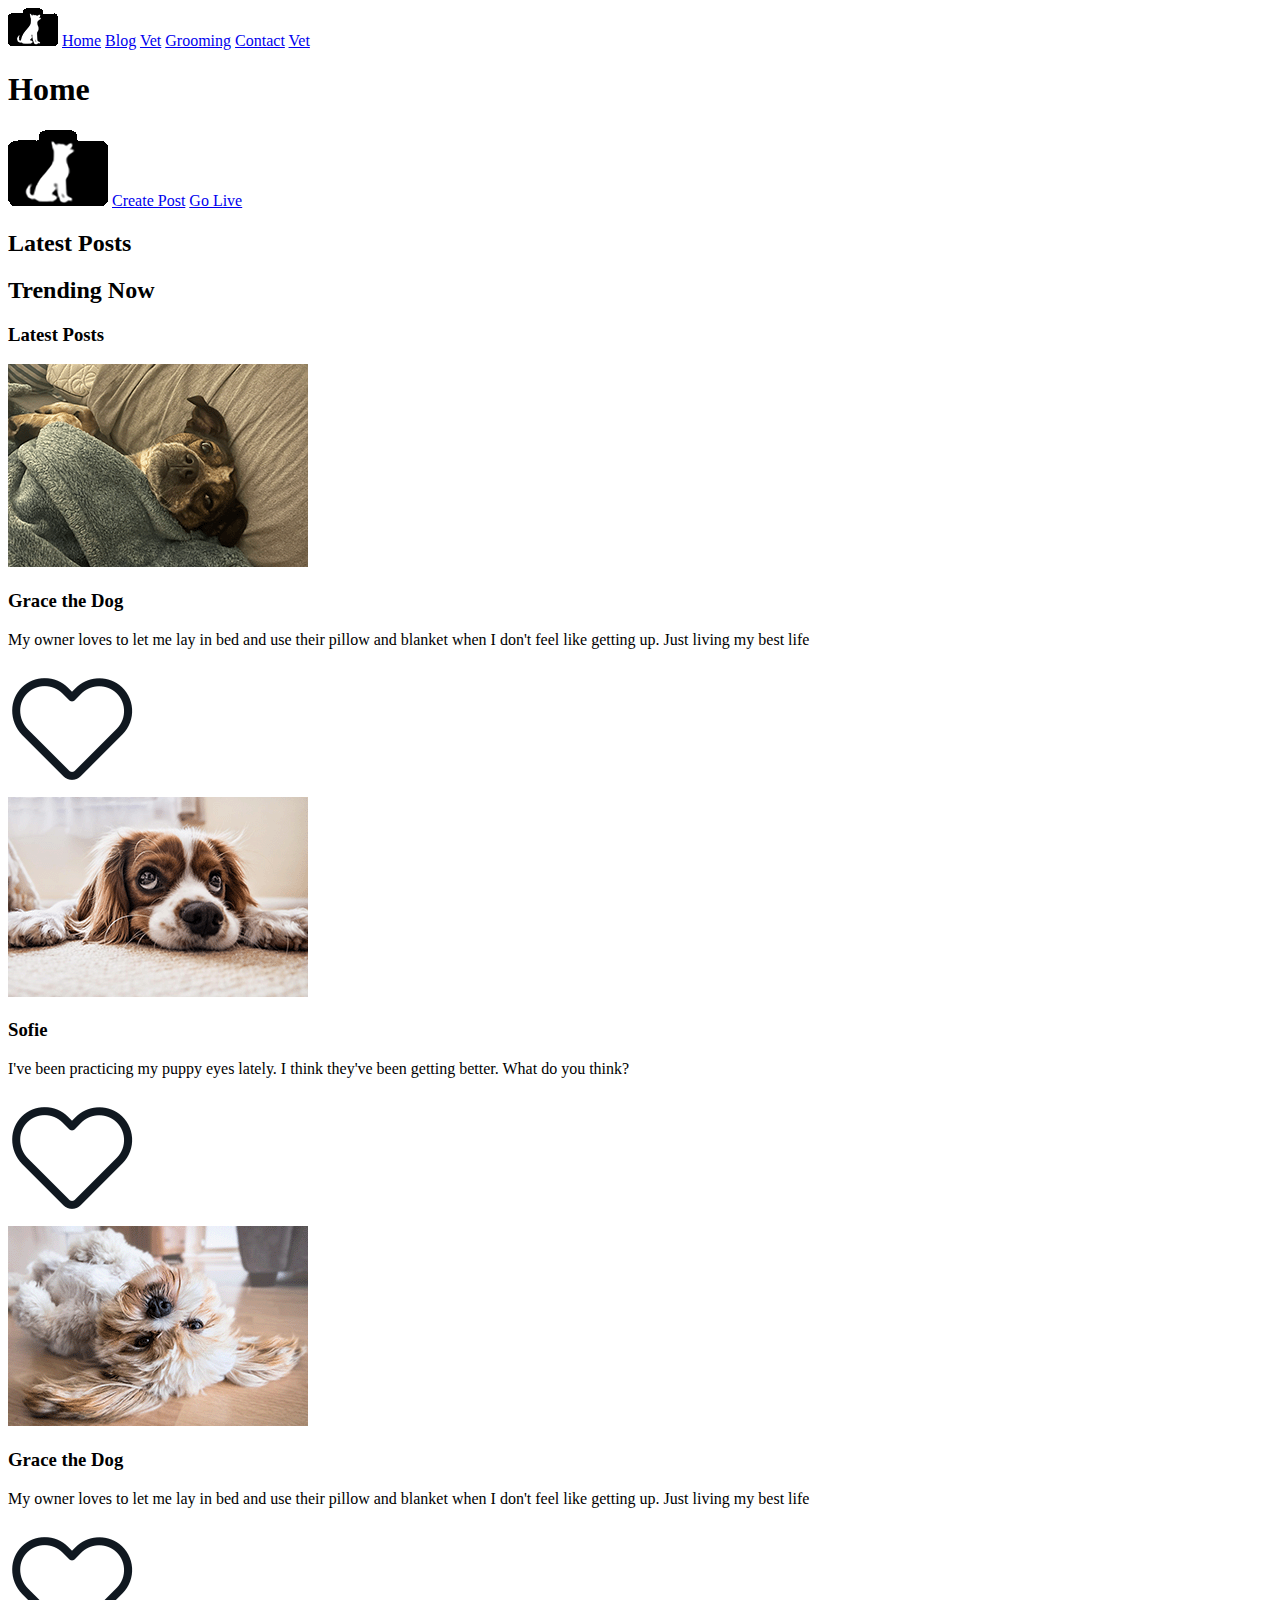
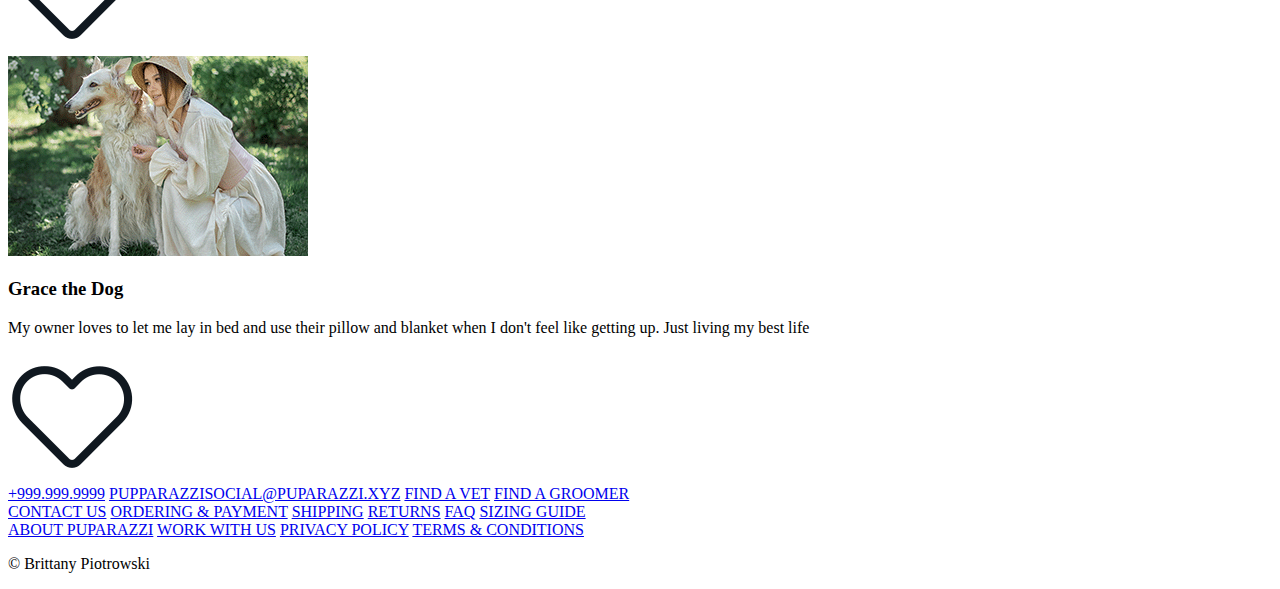
==== html/index.html @ cb39a543 "Fixed image sizing to ensure that the images are now sized properly for optimization. added footer a" ====
<!DOCTYPE html>
<html lang="en">
<head>
    <meta charset="UTF-8">
    <meta http-equiv="X-UA-Compatible" content="IE=edge">
    <meta name="viewport" content="width=device-width, initial-scale=1.0">
    <title>Puparazzi</title>
    <link rel="stylesheet" href="/css/main.css">
</head>
<body>
    <header>
        <nav>
            <a href="#"><img src="/icons/puparazziLogo_50px.png" alt="puparazzi logo"></a>
            <a href="#">Home</a>
            <a href="#">Blog</a>
            <a href="#">Vet</a>
            <a href="#">Grooming</a>
            <a href="#">Contact</a>
            <a href="#">Vet</a>
        </nav>
        <h1>Home</h1>
        <img src="/icons/puparazziLogo_100px.png" alt="puparazzi logo">
        <a href="#">Create Post</a>
        <a href="#">Go Live</a>
        <h2>Latest Posts</h2>
        <h2>Trending Now</h2>
    </header>

    <main>
        <div class="container">
            <article class="row">
                <h3>Latest Posts</h3>
                <section class="col">
                    <img src="/images/home1.png" alt="picture of a dog wrapped in a blanket">
                    <h3>Grace the Dog</h3>
                    <p>My owner loves to let me lay in bed and use their pillow and blanket when I don't feel like getting up. Just living my best life</p>
                    <img src="/icons/favorite.png" alt="like this image">
                </section>
                <section class="col">
                    <img src="/images/post1.png" alt="picture of a dog giving puppy eyes">
                    <h3>Sofie</h3>
                    <p>I've been practicing my puppy eyes lately. I think they've been getting better. What do you think?</p>
                    <img src="/icons/favorite.png" alt="like this image">
                </section>
                <section class="col">
                    <img src="/images/post2.png" alt="picture of a dog wrapped in a blanket">
                    <h3>Grace the Dog</h3>
                    <p>My owner loves to let me lay in bed and use their pillow and blanket when I don't feel like getting up. Just living my best life</p>
                    <img src="/icons/favorite.png" alt="like this image">
                </section>
                <section class="col">
                    <img src="/images/post3.png" alt="picture of a dog wrapped in a blanket">
                    <h3>Grace the Dog</h3>
                    <p>My owner loves to let me lay in bed and use their pillow and blanket when I don't feel like getting up. Just living my best life</p>
                    <img src="/icons/favorite.png" alt="like this image">
                </section>
            </article>
        </div>
    </main>

    <footer>
        <article class="col">
            <a href="#">+999.999.9999</a>
            <a href="#">PUPPARAZZISOCIAL@PUPARAZZI.XYZ</a>
            <a href="#">FIND A VET</a>
            <a href="#">FIND A GROOMER</a>
        </article>
        <article class="col">
            <a href="#">CONTACT US</a>
            <a href="#">ORDERING & PAYMENT</a>
            <a href="#">SHIPPING</a>
            <a href="#">RETURNS</a>
            <a href="#">FAQ</a>
            <a href="#">SIZING GUIDE</a>
        </article>
        <article class="col">
            <a href="#">ABOUT PUPARAZZI</a>
            <a href="#">WORK WITH US</a>
            <a href="#">PRIVACY POLICY</a>
            <a href="#">TERMS & CONDITIONS</a>
        </article>
        <p>&copy; Brittany Piotrowski</p>
    </footer>
</body>
</html>
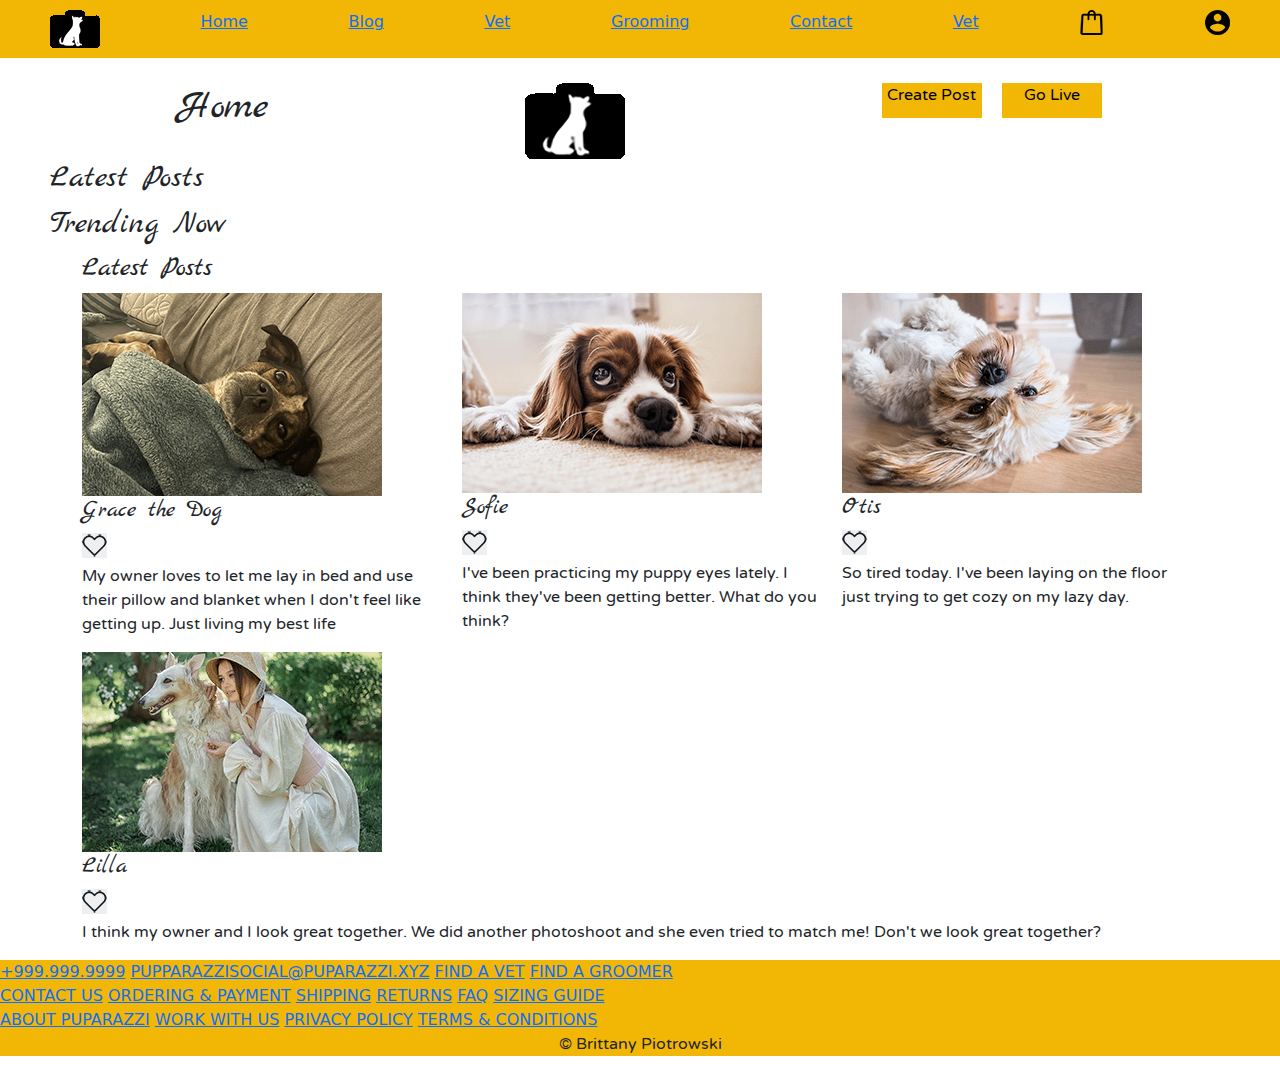
==== commit 56305415: "Added basic css to the home page. fixing issues with footer and spacing within the entire page. Foot" ====
--- a/html/index.html
+++ b/html/index.html
@@ -6,6 +6,8 @@
     <meta name="viewport" content="width=device-width, initial-scale=1.0">
     <title>Puparazzi</title>
     <link rel="stylesheet" href="/css/main.css">
+    <link rel="stylesheet" href="/css/bootstrap-grid.css">
+    <link rel="stylesheet" href="/css/bootstrap.css">
 </head>
 <body>
     <header>
@@ -17,44 +19,53 @@
             <a href="#">Grooming</a>
             <a href="#">Contact</a>
             <a href="#">Vet</a>
+            <a href="#" class="right"><img src="/icons/shop.png" alt="my cart"></a>
+            <a href="#" class="right"><img src="/icons/account.png" alt="account"></a>
         </nav>
-        <h1>Home</h1>
-        <img src="/icons/puparazziLogo_100px.png" alt="puparazzi logo">
-        <a href="#">Create Post</a>
-        <a href="#">Go Live</a>
-        <h2>Latest Posts</h2>
-        <h2>Trending Now</h2>
     </header>
 
     <main>
+        <div class="heading">
+            <h1>Home</h1>
+            <img class="logo" src="/icons/puparazziLogo_100px.png" alt="puparazzi logo">
+            <div class="buttons">
+                <a class="create-post" href="#">Create Post</a>
+                <a class="go-live" href="#">Go Live</a>
+            </div>
+            
+        </div>
+        <!-- <a href="#">Go Live</a> -->
+        <h2>Latest Posts</h2>
+        <h2>Trending Now</h2>
         <div class="container">
             <article class="row">
                 <h3>Latest Posts</h3>
                 <section class="col">
                     <img src="/images/home1.png" alt="picture of a dog wrapped in a blanket">
-                    <h3>Grace the Dog</h3>
-                    <p>My owner loves to let me lay in bed and use their pillow and blanket when I don't feel like getting up. Just living my best life</p>
-                    <img src="/icons/favorite.png" alt="like this image">
+                    <h4>Grace the Dog</h4>
+                    <button class="like"></button>
+                    <p>My owner loves to let me lay in bed and use their pillow and blanket when I don't feel like getting up. Just living my best life</p>    
                 </section>
                 <section class="col">
                     <img src="/images/post1.png" alt="picture of a dog giving puppy eyes">
-                    <h3>Sofie</h3>
+                    <h4>Sofie</h4>
+                    <button class="like"></button>
                     <p>I've been practicing my puppy eyes lately. I think they've been getting better. What do you think?</p>
-                    <img src="/icons/favorite.png" alt="like this image">
                 </section>
                 <section class="col">
-                    <img src="/images/post2.png" alt="picture of a dog wrapped in a blanket">
-                    <h3>Grace the Dog</h3>
-                    <p>My owner loves to let me lay in bed and use their pillow and blanket when I don't feel like getting up. Just living my best life</p>
-                    <img src="/icons/favorite.png" alt="like this image">
+                    <img src="/images/post2.png" alt="picture of a dog on its back">
+                    <h4>Otis</h4>
+                    <button class="like"></button>
+                    <p>So tired today. I've been laying on the floor just trying to get cozy on my lazy day.</p>
                 </section>
                 <section class="col">
-                    <img src="/images/post3.png" alt="picture of a dog wrapped in a blanket">
-                    <h3>Grace the Dog</h3>
-                    <p>My owner loves to let me lay in bed and use their pillow and blanket when I don't feel like getting up. Just living my best life</p>
-                    <img src="/icons/favorite.png" alt="like this image">
+                    <img src="/images/post3.png" alt="picture of a dog next to a woman">
+                    <h4>Lilla</h4>
+                    <button class="like"></button>
+                    <p>I think my owner and I look great together. We did another photoshoot and she even tried to match me! Don't we look great together?</p>
                 </section>
             </article>
+            
         </div>
     </main>
 
@@ -79,7 +90,7 @@
             <a href="#">PRIVACY POLICY</a>
             <a href="#">TERMS & CONDITIONS</a>
         </article>
-        <p>&copy; Brittany Piotrowski</p>
+        <p class="copyright">&copy; Brittany Piotrowski</p>
     </footer>
 </body>
 </html>--- a/css/main.css
+++ b/css/main.css
@@ -0,0 +1,100 @@
+/* Main.css is used for manual css entries */
+
+/* typography */
+@import url('https://fonts.googleapis.com/css2?family=Marck+Script&display=swap');
+@import url('https://fonts.googleapis.com/css2?family=Varela+Round&display=swap');
+
+
+/* colors */
+:root {
+    --dark-yellow: #F28705;
+    --medium-yellow: #F29F05;
+    --light-yellow: #F2B705;
+    --dark-blue: #0378A6;
+    --medium-blue: #0486BF;
+    --light-blue: #049DBF;
+    
+
+    --heading-text: 'Marck Script', cursive;
+    --paragraph-text: 'Varela Round', sans-serif;
+}
+
+header {
+    background-color: #F2B705;
+    padding: 10px 50px;
+    margin-bottom: 25px;
+}
+
+nav {
+    display: flex;
+    flex-wrap: wrap;
+    padding-left: 0;
+    margin-bottom: 0;
+    justify-content: space-between;
+}
+
+main {
+    padding-left: 50px;
+    padding-right: 50px;
+}
+
+.heading {
+    display: flex;
+    justify-content: space-around;
+}
+
+.logo {
+    align-items: right;
+}
+
+.buttons {
+    display: flex;
+    justify-content: space-around;
+}
+
+.create-post{
+    margin-right: 10px;
+}
+
+.go-live{
+    margin-left: 10px;
+}
+
+.go-live, .create-post{
+    background-color: var(--light-yellow);
+    width: 100px;
+    height: 35px;
+    text-decoration: none;
+    color: #000;
+    text-align: center;
+    font-family: var(--paragraph-text);
+}
+
+h1, h2, h3, h4{
+    font-family: var(--heading-text);
+}
+
+p {
+    font-family: var(--paragraph-text);
+}
+
+.like {
+    font: 0;
+    background-image: url(/icons/favorite.png);
+    background-repeat: no-repeat;
+    height: 25px;
+    width: 25px;
+    border: none;    
+}
+.like:hover {
+    background-image: url(/icons/favorited.png);
+}
+
+
+footer {
+    background-color: var(--light-yellow);
+}
+
+.copyright {
+    text-align: center;
+}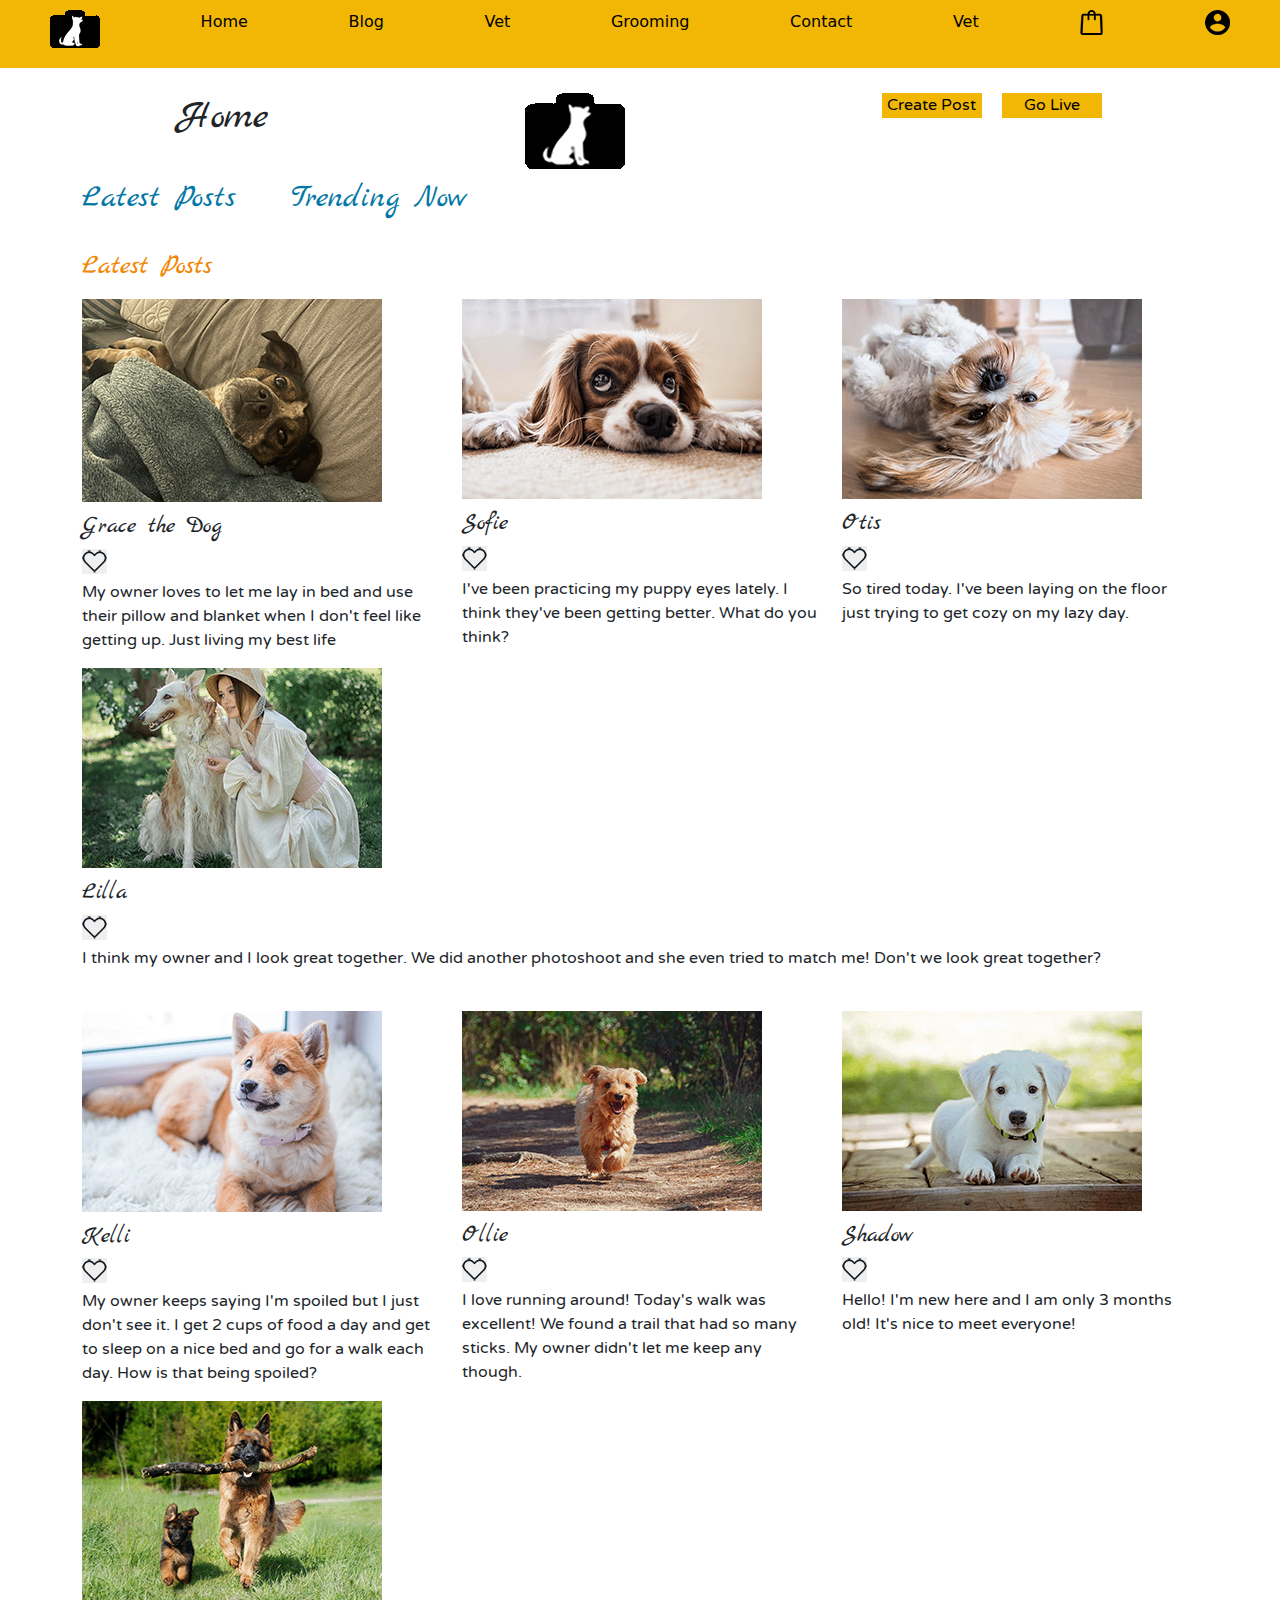
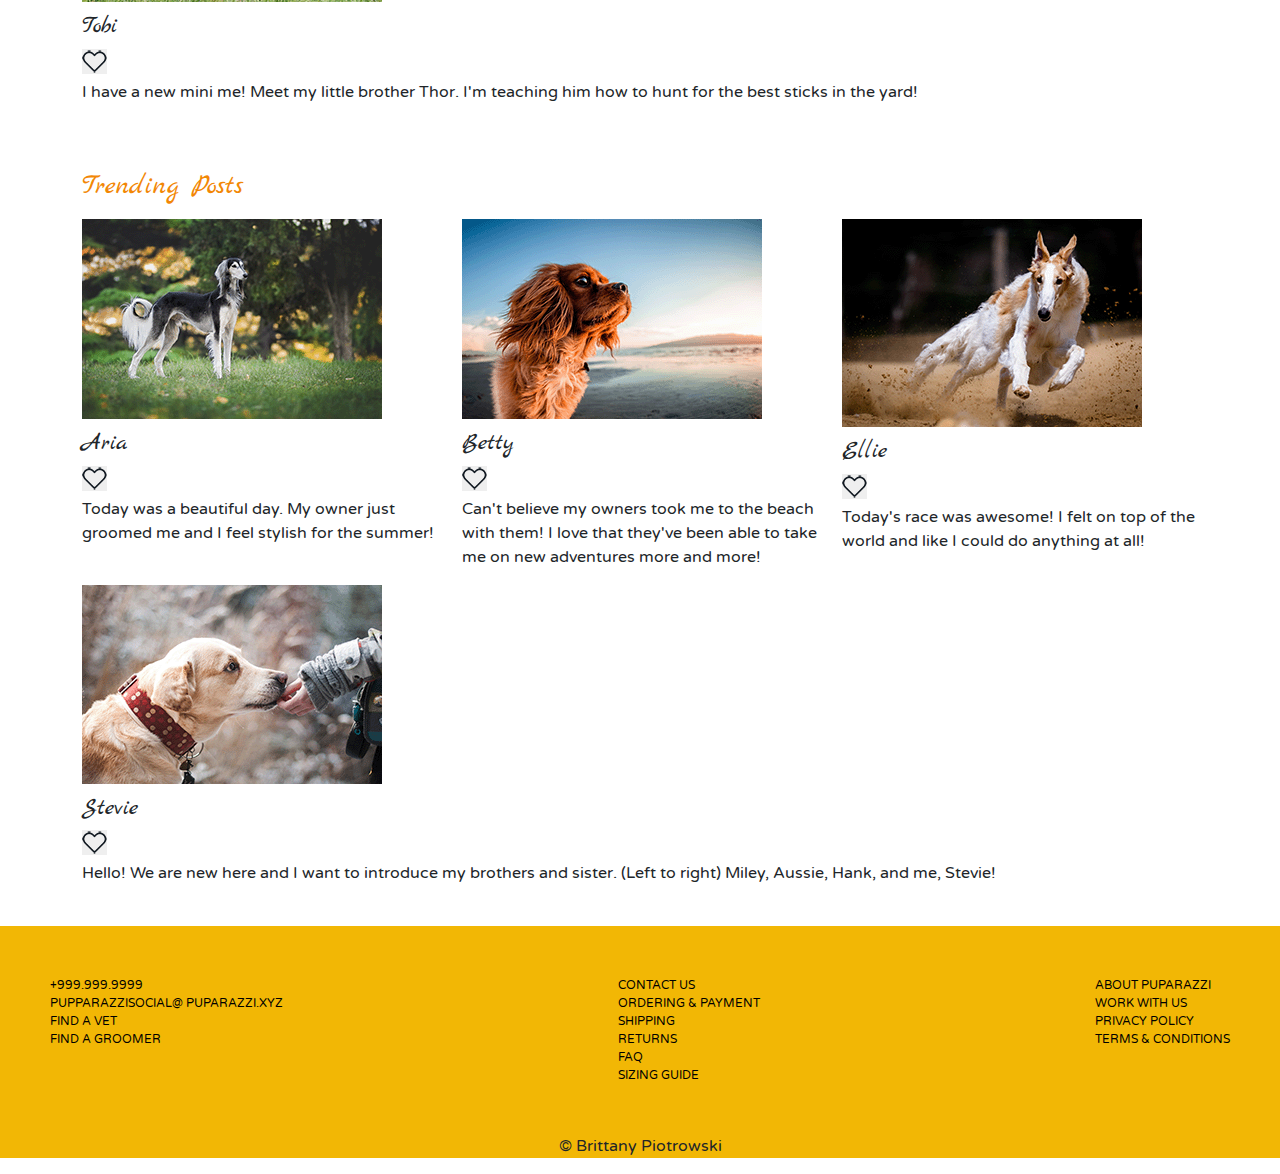
==== commit 1898d15b: "Home page is working as expected. Now needing to create all other pages now that footer and header a" ====
--- a/html/index.html
+++ b/html/index.html
@@ -35,9 +35,10 @@
             
         </div>
         <!-- <a href="#">Go Live</a> -->
-        <h2>Latest Posts</h2>
-        <h2>Trending Now</h2>
+        
         <div class="container">
+            <h2 id="section-link">Latest Posts</h2>
+            <a href="#trending"><h2 id="section-link">Trending Now</h2></a>
             <article class="row">
                 <h3>Latest Posts</h3>
                 <section class="col">
@@ -65,31 +66,87 @@
                     <p>I think my owner and I look great together. We did another photoshoot and she even tried to match me! Don't we look great together?</p>
                 </section>
             </article>
-            
+            <article class="row">
+                <section class="col">
+                    <img src="/images/post4.png" alt="picture of a dog wrapped in a blanket">
+                    <h4>Kelli</h4>
+                    <button class="like"></button>
+                    <p>My owner keeps saying I'm spoiled but I just don't see it. I get 2 cups of food a day and get to sleep on a nice bed and go for a walk each day. How is that being spoiled?</p>    
+                </section>
+                <section class="col">
+                    <img src="/images/post5.png" alt="picture of a dog giving puppy eyes">
+                    <h4>Ollie</h4>
+                    <button class="like"></button>
+                    <p>I love running around! Today's walk was excellent! We found a trail that had so many sticks. My owner didn't let me keep any though.</p>
+                </section>
+                <section class="col">
+                    <img src="/images/post6.png" alt="picture of a dog on its back">
+                    <h4>Shadow</h4>
+                    <button class="like"></button>
+                    <p>Hello! I'm new here and I am only 3 months old! It's nice to meet everyone! </p>
+                </section>
+                <section class="col">
+                    <img src="/images/post7.png" alt="picture of a dog next to a woman">
+                    <h4>Tobi</h4>
+                    <button class="like"></button>
+                    <p>I have a new mini me! Meet my little brother Thor. I'm teaching him how to hunt for the best sticks in the yard!</p>
+                </section>
+            </article>
+            <article class="row">
+                <h3 id="trending">Trending Posts</h3>
+                <section class="col">
+                    <img src="/images/post8.png" alt="picture of a dog wrapped in a blanket">
+                    <h4>Aria</h4>
+                    <button class="like"></button>
+                    <p>Today was a beautiful day. My owner just groomed me and I feel stylish for the summer!</p>    
+                </section>
+                <section class="col">
+                    <img src="/images/post9.png" alt="picture of a dog giving puppy eyes">
+                    <h4>Betty</h4>
+                    <button class="like"></button>
+                    <p>Can't believe my owners took me to the beach with them! I love that they've been able to take me on new adventures more and more!</p>
+                </section>
+                <section class="col">
+                    <img src="/images/post10.png" alt="picture of a dog on its back">
+                    <h4>Ellie</h4>
+                    <button class="like"></button>
+                    <p>Today's race was awesome! I felt on top of the world and like I could do anything at all! </p>
+                </section>
+                <section class="col">
+                    <img src="/images/post11.png" alt="picture of a dog next to a woman">
+                    <h4>Stevie</h4>
+                    <button class="like"></button>
+                    <p>Hello! We are new here and I want to introduce my brothers and sister. (Left to right) Miley, Aussie, Hank, and me, Stevie!</p>
+                </section>
+            </article>
         </div>
     </main>
 
     <footer>
-        <article class="col">
-            <a href="#">+999.999.9999</a>
-            <a href="#">PUPPARAZZISOCIAL@PUPARAZZI.XYZ</a>
-            <a href="#">FIND A VET</a>
-            <a href="#">FIND A GROOMER</a>
-        </article>
-        <article class="col">
-            <a href="#">CONTACT US</a>
-            <a href="#">ORDERING & PAYMENT</a>
-            <a href="#">SHIPPING</a>
-            <a href="#">RETURNS</a>
-            <a href="#">FAQ</a>
-            <a href="#">SIZING GUIDE</a>
-        </article>
-        <article class="col">
-            <a href="#">ABOUT PUPARAZZI</a>
-            <a href="#">WORK WITH US</a>
-            <a href="#">PRIVACY POLICY</a>
-            <a href="#">TERMS & CONDITIONS</a>
-        </article>
+        <div class="footer">
+            <article class="footer-row">
+                <section class="footer-col">
+                    <a href="#">+999.999.9999</a>
+                    <a href="#">PUPPARAZZISOCIAL@ PUPARAZZI.XYZ</a>
+                    <a href="#">FIND A VET</a>
+                    <a href="#">FIND A GROOMER</a>
+                </section>
+                <section class="footer-col">
+                    <a href="#">CONTACT US</a>
+                    <a href="#">ORDERING & PAYMENT</a>
+                    <a href="#">SHIPPING</a>
+                    <a href="#">RETURNS</a>
+                    <a href="#">FAQ</a>
+                    <a href="#">SIZING GUIDE</a>
+                </section>
+                <section class="footer-col">
+                    <a href="#">ABOUT PUPARAZZI</a>
+                    <a href="#">WORK WITH US</a>
+                    <a href="#">PRIVACY POLICY</a>
+                    <a href="#">TERMS & CONDITIONS</a>
+                </section>
+            </article>
+        </div>
         <p class="copyright">&copy; Brittany Piotrowski</p>
     </footer>
 </body>
--- a/css/main.css
+++ b/css/main.css
@@ -20,9 +20,18 @@
 }
 
 header {
-    background-color: #F2B705;
+    background-color: var(--light-yellow);
     padding: 10px 50px;
     margin-bottom: 25px;
+}
+
+header a {
+    text-decoration: none;
+    color: #000;
+}
+
+header a:hover{
+    color: var(--dark-blue);
 }
 
 nav {
@@ -63,11 +72,21 @@
 .go-live, .create-post{
     background-color: var(--light-yellow);
     width: 100px;
-    height: 35px;
+    height: 25px;
     text-decoration: none;
     color: #000;
     text-align: center;
     font-family: var(--paragraph-text);
+}
+
+#section-link {
+    display: inline-block;
+    padding-right: 50px;
+    color: var(--dark-blue);
+}
+#section-link:hover {
+    color: var(--dark-yellow);
+    cursor: pointer;
 }
 
 h1, h2, h3, h4{
@@ -76,6 +95,20 @@
 
 p {
     font-family: var(--paragraph-text);
+}
+
+img {
+    margin-bottom: 10px;
+}
+
+.container .row {
+    margin-bottom: 25px;
+}
+
+article h3{
+    padding-top: 25px;
+    margin-bottom: 15px;
+    color: var(--dark-yellow);
 }
 
 .like {
@@ -95,6 +128,31 @@
     background-color: var(--light-yellow);
 }
 
+.footer {
+    padding: 50px;
+}
+
+.footer-row  {
+    display: flex;
+    justify-content: space-between;
+    
+}
+.footer-col {
+    display: flex;
+    flex-direction: column;
+}
+
+.footer-col a{
+    text-decoration: none;
+    color:#000;
+    font-family: var(--paragraph-text);
+    font-size: 12px;
+}
+
+.footer-col a:hover{
+    color: var(--dark-blue);
+}
+
 .copyright {
     text-align: center;
 }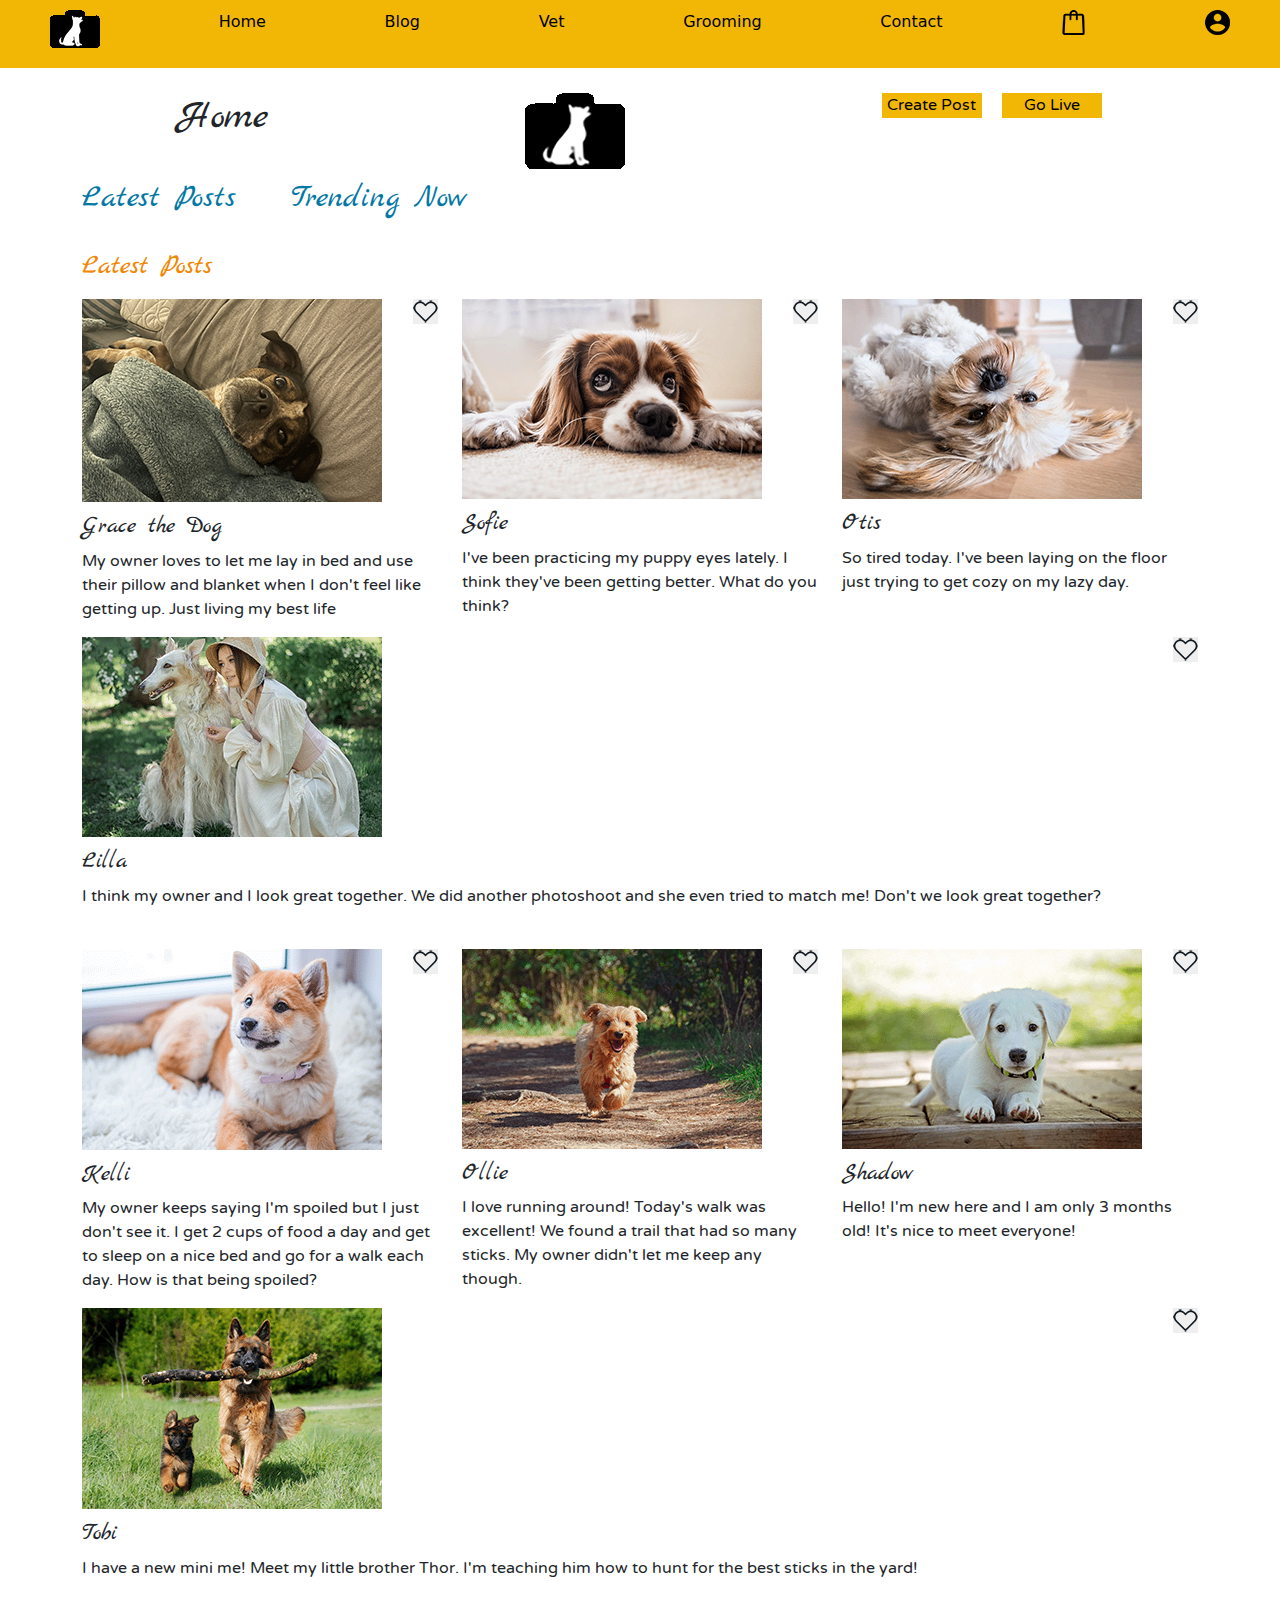
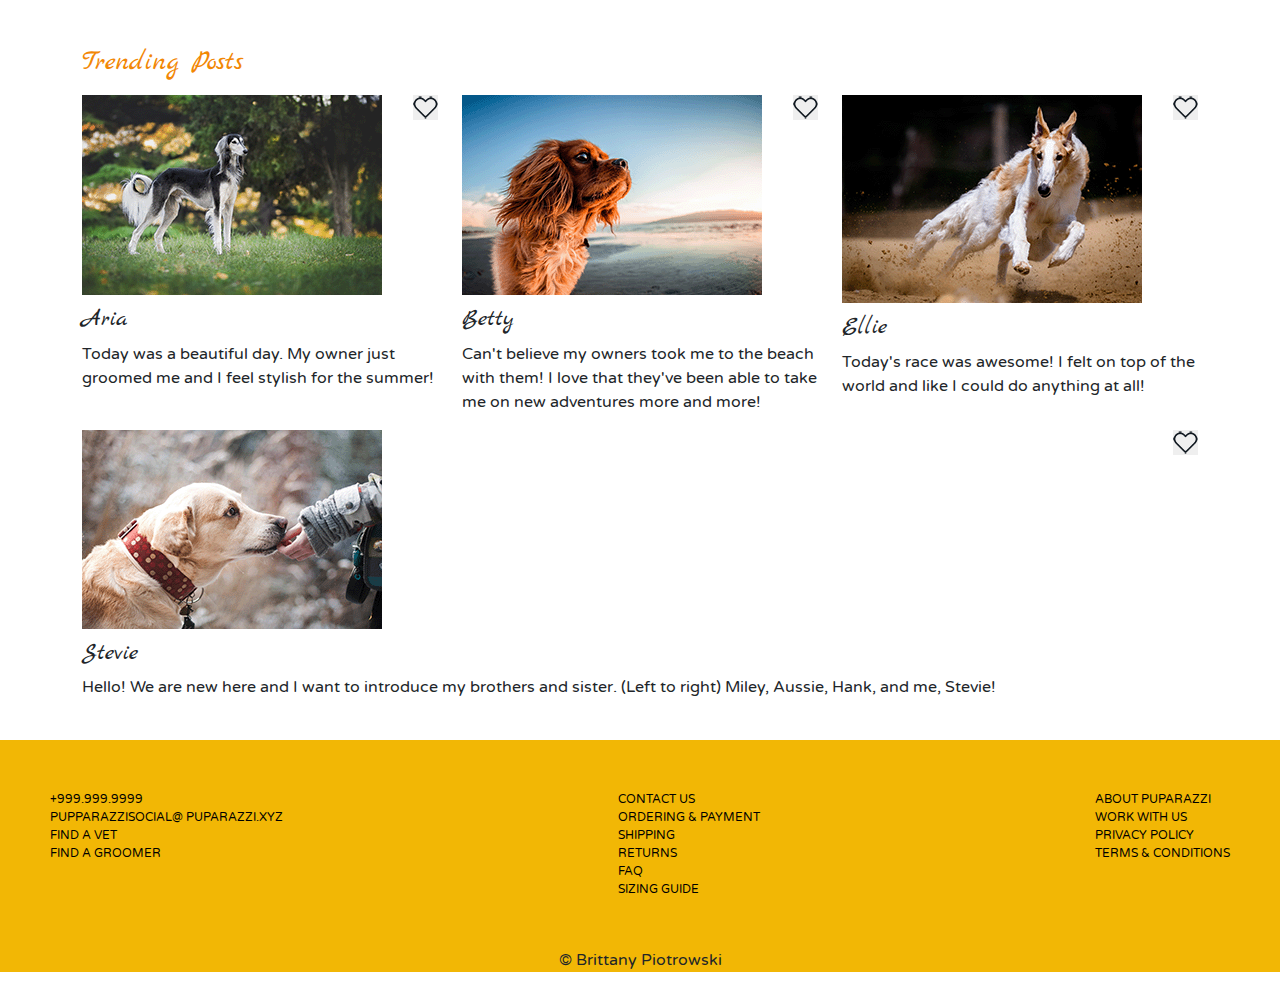
==== commit af2e7f79: "Added navigation pages and changed the links to match. Each page now has the footer and navigation, " ====
--- a/html/index.html
+++ b/html/index.html
@@ -13,14 +13,13 @@
     <header>
         <nav>
             <a href="#"><img src="/icons/puparazziLogo_50px.png" alt="puparazzi logo"></a>
-            <a href="#">Home</a>
-            <a href="#">Blog</a>
-            <a href="#">Vet</a>
-            <a href="#">Grooming</a>
-            <a href="#">Contact</a>
-            <a href="#">Vet</a>
-            <a href="#" class="right"><img src="/icons/shop.png" alt="my cart"></a>
-            <a href="#" class="right"><img src="/icons/account.png" alt="account"></a>
+            <a href="index.html">Home</a>
+            <a href="blog.html">Blog</a>
+            <a href="vet.html">Vet</a>
+            <a href="groom.html">Grooming</a>
+            <a href="contact.html">Contact</a>
+            <a href="cart.html"><img src="/icons/shop.png" alt="my cart"></a>
+            <a href="account.html"><img src="/icons/account.png" alt="account"></a>
         </nav>
     </header>
 
@@ -29,12 +28,10 @@
             <h1>Home</h1>
             <img class="logo" src="/icons/puparazziLogo_100px.png" alt="puparazzi logo">
             <div class="buttons">
-                <a class="create-post" href="#">Create Post</a>
+                <a class="create-post" href="createpost.html">Create Post</a>
                 <a class="go-live" href="#">Go Live</a>
             </div>
-            
         </div>
-        <!-- <a href="#">Go Live</a> -->
         
         <div class="container">
             <h2 id="section-link">Latest Posts</h2>
@@ -43,52 +40,52 @@
                 <h3>Latest Posts</h3>
                 <section class="col">
                     <img src="/images/home1.png" alt="picture of a dog wrapped in a blanket">
+                    <button class="like"></button>
                     <h4>Grace the Dog</h4>
-                    <button class="like"></button>
                     <p>My owner loves to let me lay in bed and use their pillow and blanket when I don't feel like getting up. Just living my best life</p>    
                 </section>
                 <section class="col">
                     <img src="/images/post1.png" alt="picture of a dog giving puppy eyes">
+                    <button class="like"></button>
                     <h4>Sofie</h4>
-                    <button class="like"></button>
                     <p>I've been practicing my puppy eyes lately. I think they've been getting better. What do you think?</p>
                 </section>
                 <section class="col">
                     <img src="/images/post2.png" alt="picture of a dog on its back">
+                    <button class="like"></button>
                     <h4>Otis</h4>
-                    <button class="like"></button>
                     <p>So tired today. I've been laying on the floor just trying to get cozy on my lazy day.</p>
                 </section>
                 <section class="col">
                     <img src="/images/post3.png" alt="picture of a dog next to a woman">
+                    <button class="like"></button>
                     <h4>Lilla</h4>
-                    <button class="like"></button>
                     <p>I think my owner and I look great together. We did another photoshoot and she even tried to match me! Don't we look great together?</p>
                 </section>
             </article>
             <article class="row">
                 <section class="col">
                     <img src="/images/post4.png" alt="picture of a dog wrapped in a blanket">
+                    <button class="like"></button>
                     <h4>Kelli</h4>
-                    <button class="like"></button>
                     <p>My owner keeps saying I'm spoiled but I just don't see it. I get 2 cups of food a day and get to sleep on a nice bed and go for a walk each day. How is that being spoiled?</p>    
                 </section>
                 <section class="col">
-                    <img src="/images/post5.png" alt="picture of a dog giving puppy eyes">
+                    <img src="/images/post5.png" alt="picture of a dog giving puppy eyes">                    
+                    <button class="like"></button>
                     <h4>Ollie</h4>
-                    <button class="like"></button>
                     <p>I love running around! Today's walk was excellent! We found a trail that had so many sticks. My owner didn't let me keep any though.</p>
                 </section>
                 <section class="col">
                     <img src="/images/post6.png" alt="picture of a dog on its back">
+                    <button class="like"></button>
                     <h4>Shadow</h4>
-                    <button class="like"></button>
                     <p>Hello! I'm new here and I am only 3 months old! It's nice to meet everyone! </p>
                 </section>
                 <section class="col">
                     <img src="/images/post7.png" alt="picture of a dog next to a woman">
+                    <button class="like"></button>
                     <h4>Tobi</h4>
-                    <button class="like"></button>
                     <p>I have a new mini me! Meet my little brother Thor. I'm teaching him how to hunt for the best sticks in the yard!</p>
                 </section>
             </article>
@@ -96,26 +93,26 @@
                 <h3 id="trending">Trending Posts</h3>
                 <section class="col">
                     <img src="/images/post8.png" alt="picture of a dog wrapped in a blanket">
+                    <button class="like"></button>
                     <h4>Aria</h4>
-                    <button class="like"></button>
                     <p>Today was a beautiful day. My owner just groomed me and I feel stylish for the summer!</p>    
                 </section>
                 <section class="col">
                     <img src="/images/post9.png" alt="picture of a dog giving puppy eyes">
+                    <button class="like"></button>
                     <h4>Betty</h4>
-                    <button class="like"></button>
                     <p>Can't believe my owners took me to the beach with them! I love that they've been able to take me on new adventures more and more!</p>
                 </section>
                 <section class="col">
                     <img src="/images/post10.png" alt="picture of a dog on its back">
+                    <button class="like"></button>
                     <h4>Ellie</h4>
-                    <button class="like"></button>
                     <p>Today's race was awesome! I felt on top of the world and like I could do anything at all! </p>
                 </section>
                 <section class="col">
                     <img src="/images/post11.png" alt="picture of a dog next to a woman">
+                    <button class="like"></button>
                     <h4>Stevie</h4>
-                    <button class="like"></button>
                     <p>Hello! We are new here and I want to introduce my brothers and sister. (Left to right) Miley, Aussie, Hank, and me, Stevie!</p>
                 </section>
             </article>
--- a/css/main.css
+++ b/css/main.css
@@ -111,14 +111,17 @@
     color: var(--dark-yellow);
 }
 
+
 .like {
     font: 0;
     background-image: url(/icons/favorite.png);
     background-repeat: no-repeat;
     height: 25px;
     width: 25px;
-    border: none;    
+    border: none;
+    float: right;
 }
+
 .like:hover {
     background-image: url(/icons/favorited.png);
 }
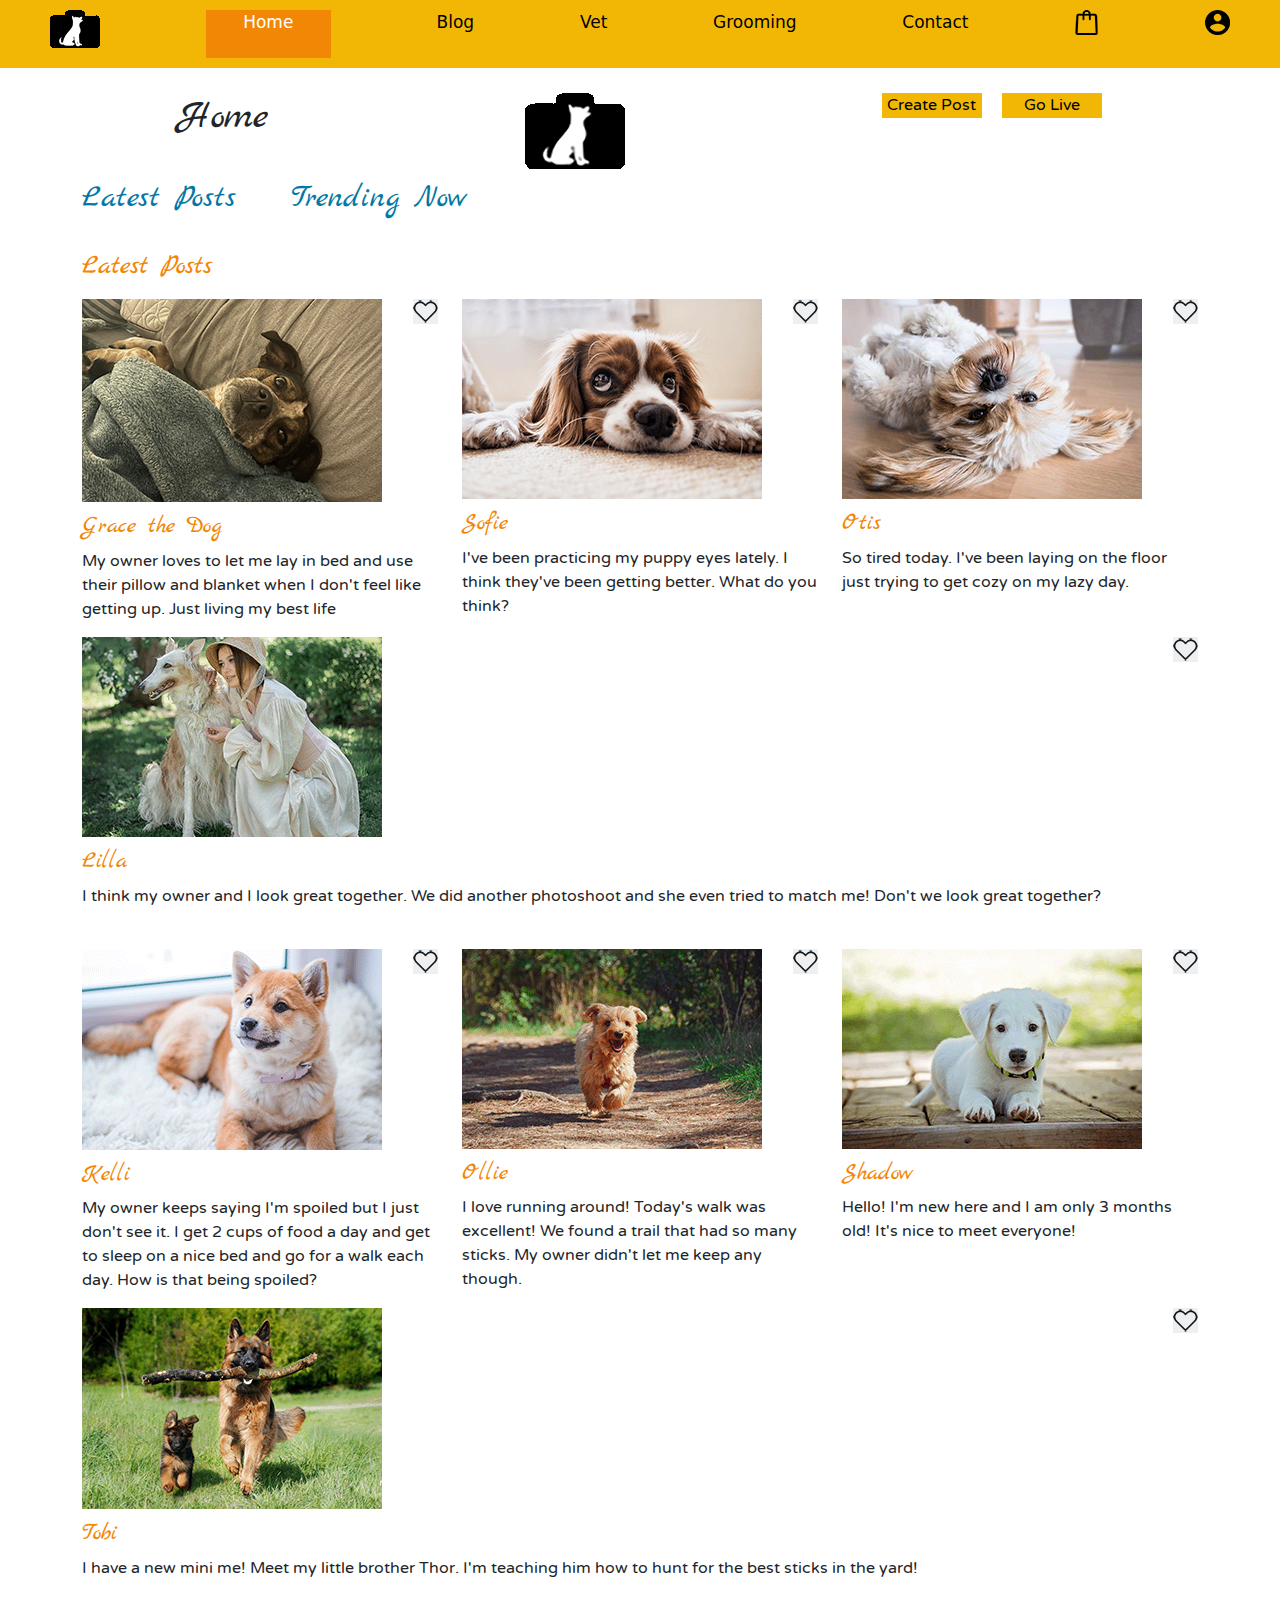
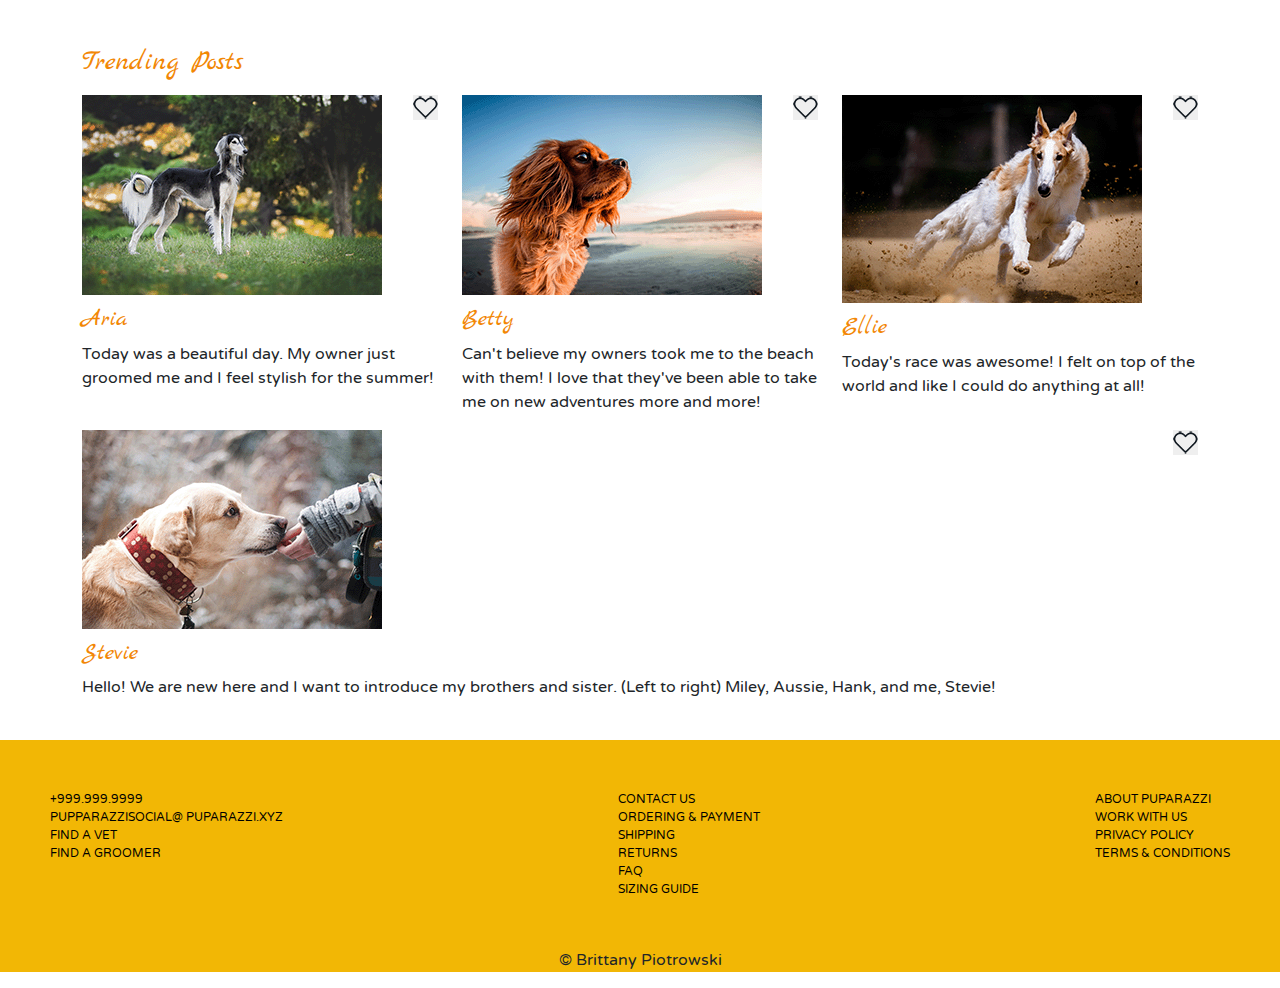
==== commit 0d6bd9ee: "Added small screen hamburger menu to all pages. Contact page is successfully working" ====
--- a/html/index.html
+++ b/html/index.html
@@ -11,15 +11,18 @@
 </head>
 <body>
     <header>
-        <nav>
+        <nav class="topnav" id="myTopnav">
             <a href="#"><img src="/icons/puparazziLogo_50px.png" alt="puparazzi logo"></a>
-            <a href="index.html">Home</a>
+            <a href="index.html" class="active">Home</a>
             <a href="blog.html">Blog</a>
             <a href="vet.html">Vet</a>
             <a href="groom.html">Grooming</a>
             <a href="contact.html">Contact</a>
             <a href="cart.html"><img src="/icons/shop.png" alt="my cart"></a>
             <a href="account.html"><img src="/icons/account.png" alt="account"></a>
+            <a class="icon" id="icon">
+                <img src="/icons/menu.png" alt="menu button">
+            </a>
         </nav>
     </header>
 
--- a/css/main.css
+++ b/css/main.css
@@ -42,6 +42,111 @@
     justify-content: space-between;
 }
 
+
+
+
+
+
+.topnav {
+    overflow: hidden;
+  }
+  
+  .topnav a {
+    text-align: center;
+    text-decoration: none;
+    font-size: 17px;
+  }
+  
+  .topnav a:hover {
+    background-color: #ddd;
+    color: black;
+  }
+  
+  .topnav a.active {
+    background-color: var(--dark-yellow);
+    width: 125px;
+    color: white;
+  }
+  
+  .topnav .icon {
+    display: none;
+  }
+  
+  @media screen and (max-width: 600px) {
+    .topnav a:not(:first-child) {display: none;}
+    .topnav a.icon {
+      float: right;
+      display: block;
+    }
+  }
+  
+  @media screen and (max-width: 600px) {
+    .topnav.responsive {position: relative;}
+    .topnav.responsive .icon {
+      position: absolute;
+      right: 0;
+      top: 0;
+    }
+    .topnav.responsive a {
+      float: none;
+      display: block;
+      text-align: left;
+    }
+}
+
+
+.ham-menu {
+    position: fixed;
+    z-index: 1; 
+    width: 100%;
+    height: 100%;
+    top: 0;
+    left: 0;
+    overflow: auto;
+    background-color: rgba(255, 255, 255, 0.4);
+}
+
+.ham-menu-content {
+    background-color: var(--light-yellow);
+    margin: 15% auto;
+    padding: 2rem;
+    width: 50%;
+    color: #000;
+    border-radius: 10px;
+}
+
+.ham-menu-content a {
+    color: #000;
+    text-decoration: none;
+    font-size: 16px;
+}
+
+.ham-menu-content a:hover {
+    color: var(--dark-blue);
+}
+
+
+.exit {
+    color: #000;
+    float: right;
+    font-size: 2.8rem;
+    font-weight: bold;
+}
+
+.exit:hover{
+    color: var(--dark-blue);
+    text-decoration: none;
+    cursor: pointer;
+}
+
+.exit:focus{
+    color: var(--dark-blue);
+    text-decoration: none;
+    cursor: pointer;
+}
+
+
+
 main {
     padding-left: 50px;
     padding-right: 50px;
@@ -61,6 +166,8 @@
     justify-content: space-around;
 }
 
+/* Home Page */
+
 .create-post{
     margin-right: 10px;
 }
@@ -89,9 +196,10 @@
     cursor: pointer;
 }
 
-h1, h2, h3, h4{
+h1, h2, h3, h4, h5{
     font-family: var(--heading-text);
 }
+
 
 p {
     font-family: var(--paragraph-text);
@@ -127,6 +235,99 @@
 }
 
 
+/* Blog Page */
+
+table {
+    font-size: 12px;
+}
+
+#blog {
+    margin-top: 75px;
+}
+
+
+article h4{
+    color: var(--dark-yellow);
+}
+
+section h5 {
+    color: var(--light-blue);
+    font-size: 14px;
+    /* set this font size to be very small due to this being the author of the blog article. */
+}
+
+/* Contact form */
+
+input[type=text], select, textarea {
+    width: 100%; 
+    padding: 12px; 
+    border: 1px solid var(--dark-blue); 
+    border-radius: 10px; 
+    box-sizing: border-box; 
+    margin-top: 6px; 
+    margin-bottom: 16px; 
+    resize: vertical;
+}
+
+#message-label {
+    margin-top: 20px;
+}
+
+form {
+    margin-bottom: 50px;
+    font-family: var(--paragraph-text);
+}
+
+.submit {
+    width: 100%;
+    margin: 25px 0;
+    border-radius: 10px;
+    background-color: var(--light-yellow);
+}
+
+.contact-modal {
+    position: fixed;
+    z-index: 1; 
+    width: 100%;
+    height: 100%;
+    top: 0;
+    left: 0;
+    overflow: auto;
+    background-color: rgba(255, 255, 255, 0.4);
+}
+
+.modal-info {
+    background-color: var(--light-yellow);
+    margin: 15% auto;
+    padding: 2rem;
+    width: 50%;
+    color: #000;
+    border-radius: 10px;
+}
+
+.info {
+    width: 75%;
+}
+
+.close {
+    color: #000;
+    float: right;
+    font-size: 2.8rem;
+    font-weight: bold;
+}
+
+.close:hover{
+    color: var(--dark-blue);
+    text-decoration: none;
+    cursor: pointer;
+}
+
+.close:focus{
+    color: var(--dark-blue);
+    text-decoration: none;
+    cursor: pointer;
+}
+
 footer {
     background-color: var(--light-yellow);
 }
